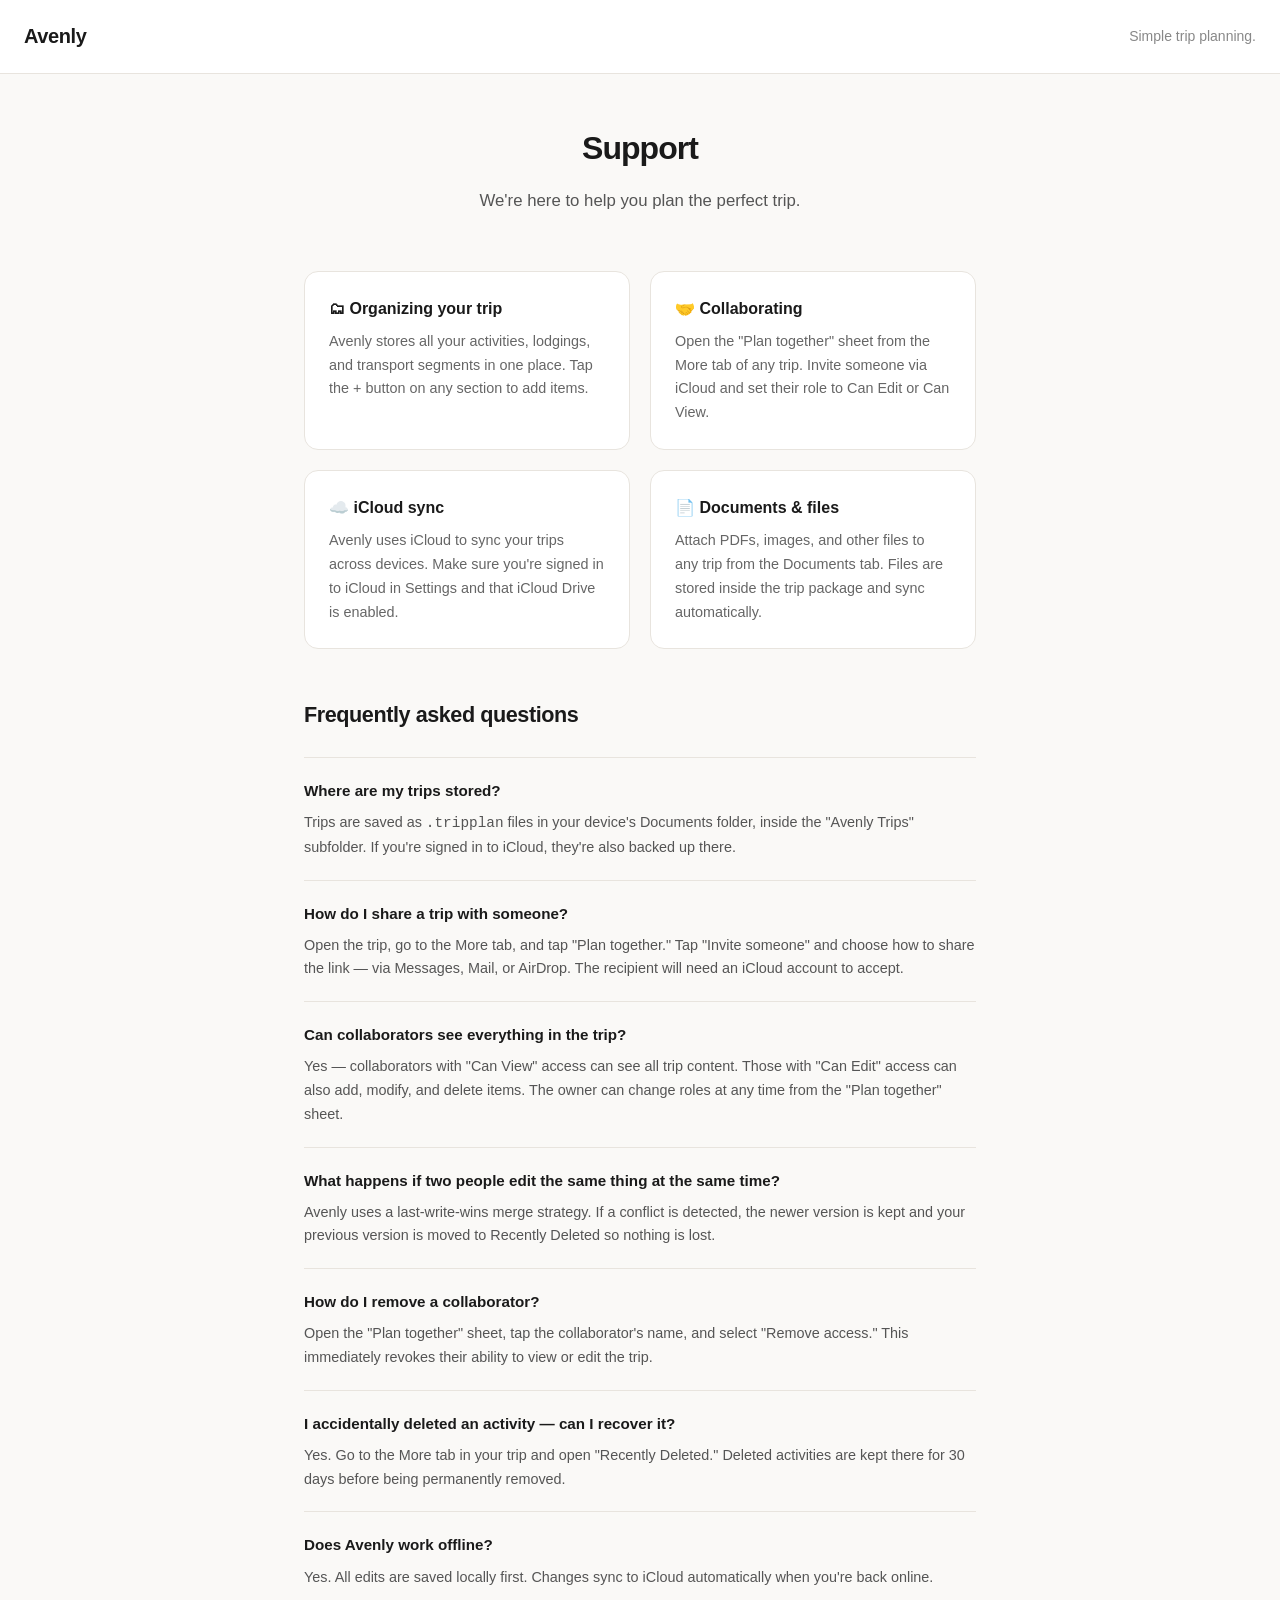
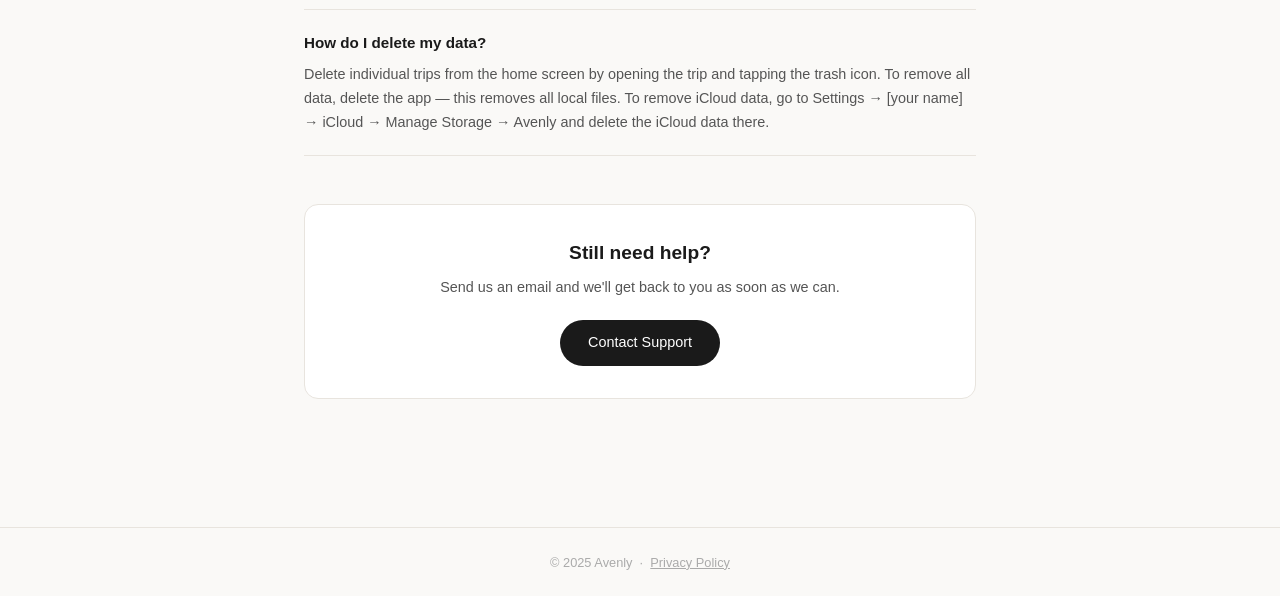
==== index.html @ ab19fff3 "Create index.html" ====
<!DOCTYPE html>
<html lang="en">
<head>
  <meta charset="UTF-8" />
  <meta name="viewport" content="width=device-width, initial-scale=1.0" />
  <title>Avenly – Support</title>
  <style>
    *, *::before, *::after { box-sizing: border-box; margin: 0; padding: 0; }

    body {
      font-family: -apple-system, BlinkMacSystemFont, "Segoe UI", Roboto, sans-serif;
      background: #faf9f7;
      color: #1a1a1a;
      line-height: 1.65;
    }

    header {
      background: #fff;
      border-bottom: 1px solid #e8e4de;
      padding: 20px 24px;
      display: flex;
      align-items: center;
      gap: 12px;
    }

    header h1 {
      font-size: 1.25rem;
      font-weight: 600;
      letter-spacing: -0.02em;
      color: #1a1a1a;
    }

    header .tagline {
      font-size: 0.875rem;
      color: #888;
      margin-left: auto;
    }

    main {
      max-width: 720px;
      margin: 48px auto;
      padding: 0 24px 80px;
    }

    .hero {
      text-align: center;
      margin-bottom: 56px;
    }

    .hero h2 {
      font-size: 2rem;
      font-weight: 600;
      letter-spacing: -0.03em;
      margin-bottom: 12px;
    }

    .hero p {
      color: #555;
      font-size: 1.05rem;
    }

    .cards {
      display: grid;
      grid-template-columns: 1fr 1fr;
      gap: 20px;
      margin-bottom: 48px;
    }

    @media (max-width: 560px) {
      .cards { grid-template-columns: 1fr; }
    }

    .card {
      background: #fff;
      border: 1px solid #e8e4de;
      border-radius: 14px;
      padding: 24px;
    }

    .card h3 {
      font-size: 1rem;
      font-weight: 600;
      margin-bottom: 8px;
    }

    .card p {
      font-size: 0.9rem;
      color: #666;
    }

    .faq { margin-bottom: 48px; }

    .faq h2 {
      font-size: 1.35rem;
      font-weight: 600;
      letter-spacing: -0.02em;
      margin-bottom: 24px;
    }

    .faq-item {
      border-top: 1px solid #e8e4de;
      padding: 20px 0;
    }

    .faq-item:last-child { border-bottom: 1px solid #e8e4de; }

    .faq-item h4 {
      font-size: 0.95rem;
      font-weight: 600;
      margin-bottom: 8px;
    }

    .faq-item p {
      font-size: 0.9rem;
      color: #555;
    }

    .contact {
      background: #fff;
      border: 1px solid #e8e4de;
      border-radius: 14px;
      padding: 32px;
      text-align: center;
    }

    .contact h2 {
      font-size: 1.2rem;
      font-weight: 600;
      margin-bottom: 8px;
    }

    .contact p { color: #555; font-size: 0.9rem; margin-bottom: 20px; }

    .contact a {
      display: inline-block;
      background: #1a1a1a;
      color: #fff;
      text-decoration: none;
      padding: 11px 28px;
      border-radius: 980px;
      font-size: 0.9rem;
      font-weight: 500;
      transition: opacity 0.15s;
    }

    .contact a:hover { opacity: 0.8; }

    footer {
      text-align: center;
      padding: 24px;
      font-size: 0.8rem;
      color: #aaa;
      border-top: 1px solid #e8e4de;
    }

    footer a { color: #aaa; text-decoration: underline; }
  </style>
</head>
<body>

<header>
  <h1>Avenly</h1>
  <span class="tagline">Simple trip planning.</span>
</header>

<main>
  <div class="hero">
    <h2>Support</h2>
    <p>We're here to help you plan the perfect trip.</p>
  </div>

  <div class="cards">
    <div class="card">
      <h3>🗂 Organizing your trip</h3>
      <p>Avenly stores all your activities, lodgings, and transport segments in one place. Tap the + button on any section to add items.</p>
    </div>
    <div class="card">
      <h3>🤝 Collaborating</h3>
      <p>Open the "Plan together" sheet from the More tab of any trip. Invite someone via iCloud and set their role to Can Edit or Can View.</p>
    </div>
    <div class="card">
      <h3>☁️ iCloud sync</h3>
      <p>Avenly uses iCloud to sync your trips across devices. Make sure you're signed in to iCloud in Settings and that iCloud Drive is enabled.</p>
    </div>
    <div class="card">
      <h3>📄 Documents & files</h3>
      <p>Attach PDFs, images, and other files to any trip from the Documents tab. Files are stored inside the trip package and sync automatically.</p>
    </div>
  </div>

  <div class="faq">
    <h2>Frequently asked questions</h2>

    <div class="faq-item">
      <h4>Where are my trips stored?</h4>
      <p>Trips are saved as <code>.tripplan</code> files in your device's Documents folder, inside the "Avenly Trips" subfolder. If you're signed in to iCloud, they're also backed up there.</p>
    </div>

    <div class="faq-item">
      <h4>How do I share a trip with someone?</h4>
      <p>Open the trip, go to the More tab, and tap "Plan together." Tap "Invite someone" and choose how to share the link — via Messages, Mail, or AirDrop. The recipient will need an iCloud account to accept.</p>
    </div>

    <div class="faq-item">
      <h4>Can collaborators see everything in the trip?</h4>
      <p>Yes — collaborators with "Can View" access can see all trip content. Those with "Can Edit" access can also add, modify, and delete items. The owner can change roles at any time from the "Plan together" sheet.</p>
    </div>

    <div class="faq-item">
      <h4>What happens if two people edit the same thing at the same time?</h4>
      <p>Avenly uses a last-write-wins merge strategy. If a conflict is detected, the newer version is kept and your previous version is moved to Recently Deleted so nothing is lost.</p>
    </div>

    <div class="faq-item">
      <h4>How do I remove a collaborator?</h4>
      <p>Open the "Plan together" sheet, tap the collaborator's name, and select "Remove access." This immediately revokes their ability to view or edit the trip.</p>
    </div>

    <div class="faq-item">
      <h4>I accidentally deleted an activity — can I recover it?</h4>
      <p>Yes. Go to the More tab in your trip and open "Recently Deleted." Deleted activities are kept there for 30 days before being permanently removed.</p>
    </div>

    <div class="faq-item">
      <h4>Does Avenly work offline?</h4>
      <p>Yes. All edits are saved locally first. Changes sync to iCloud automatically when you're back online.</p>
    </div>

    <div class="faq-item">
      <h4>How do I delete my data?</h4>
      <p>Delete individual trips from the home screen by opening the trip and tapping the trash icon. To remove all data, delete the app — this removes all local files. To remove iCloud data, go to Settings → [your name] → iCloud → Manage Storage → Avenly and delete the iCloud data there.</p>
    </div>
  </div>

  <div class="contact">
    <h2>Still need help?</h2>
    <p>Send us an email and we'll get back to you as soon as we can.</p>
    <a href="mailto:avenly.app@gmail.com">Contact Support</a>
  </div>
</main>

<footer>
  <p>© 2025 Avenly &nbsp;·&nbsp; <a href="privacy.html">Privacy Policy</a></p>
</footer>

</body>
</html>
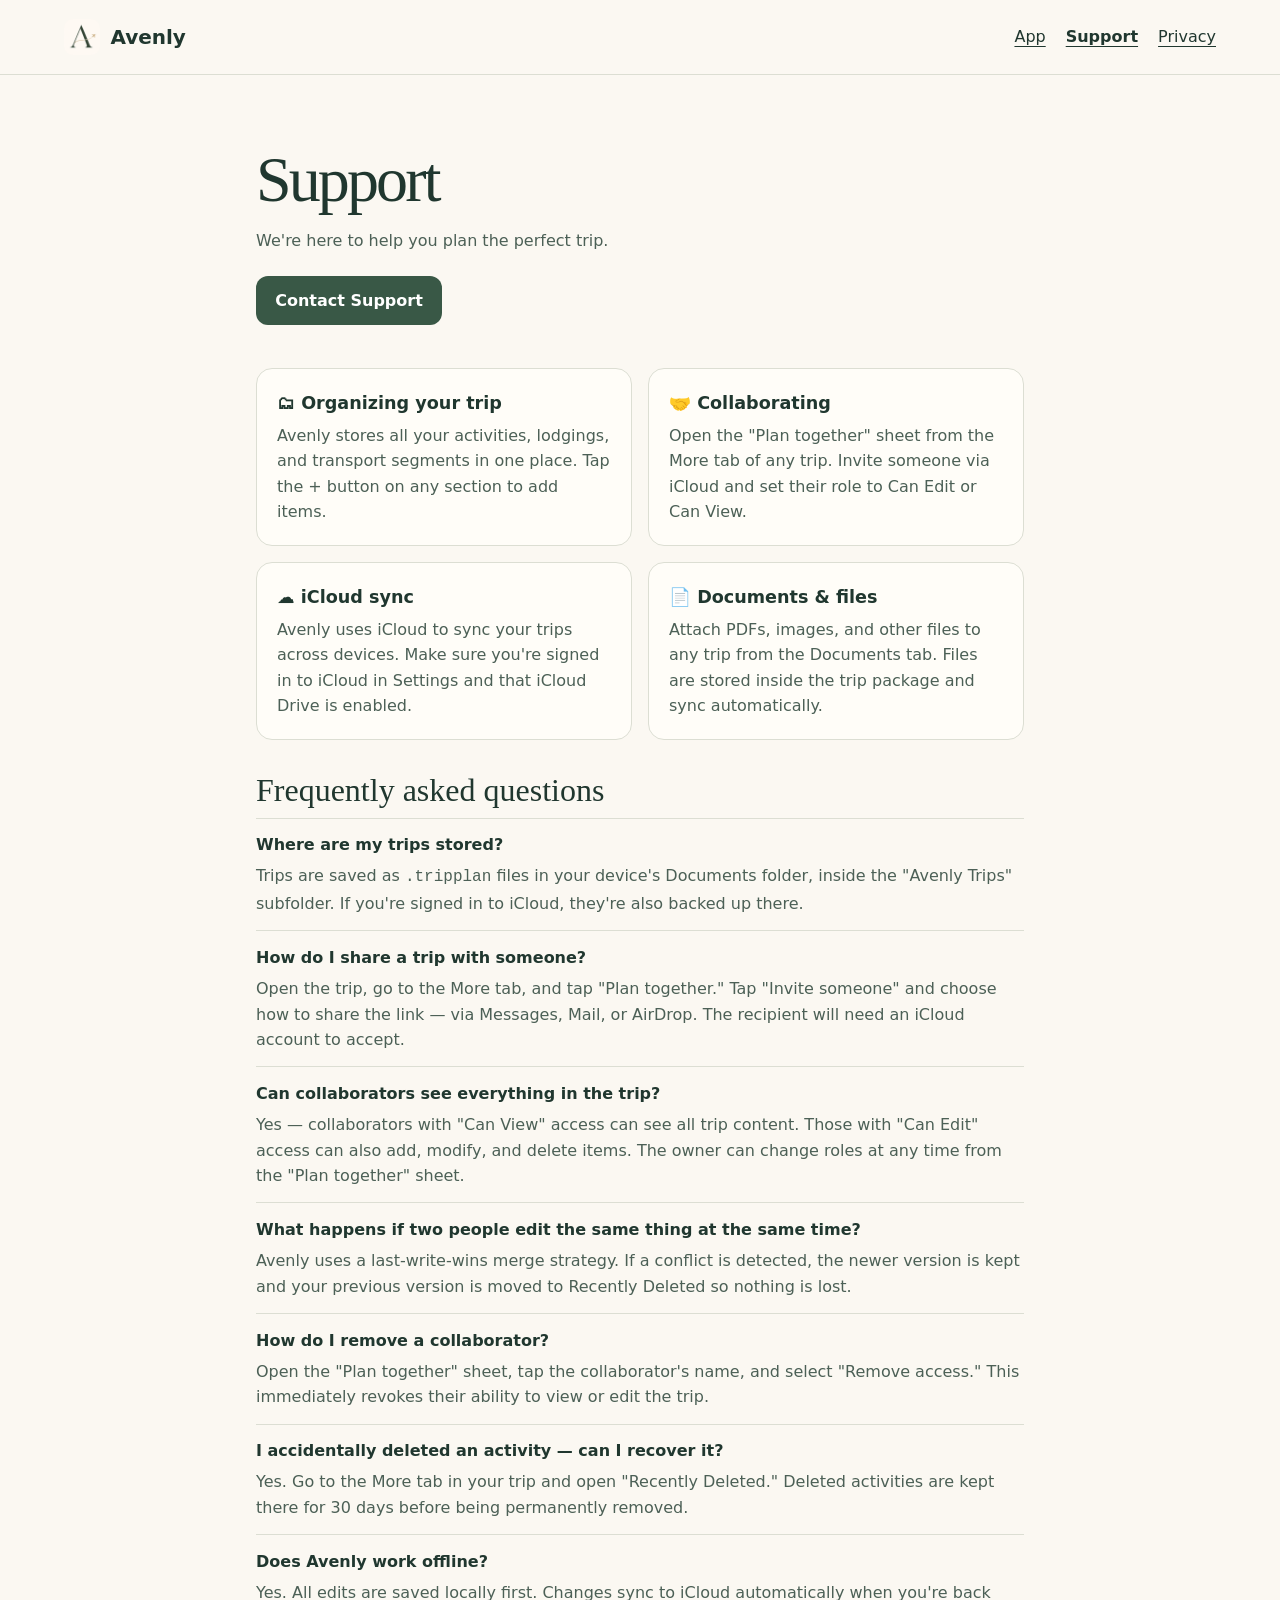
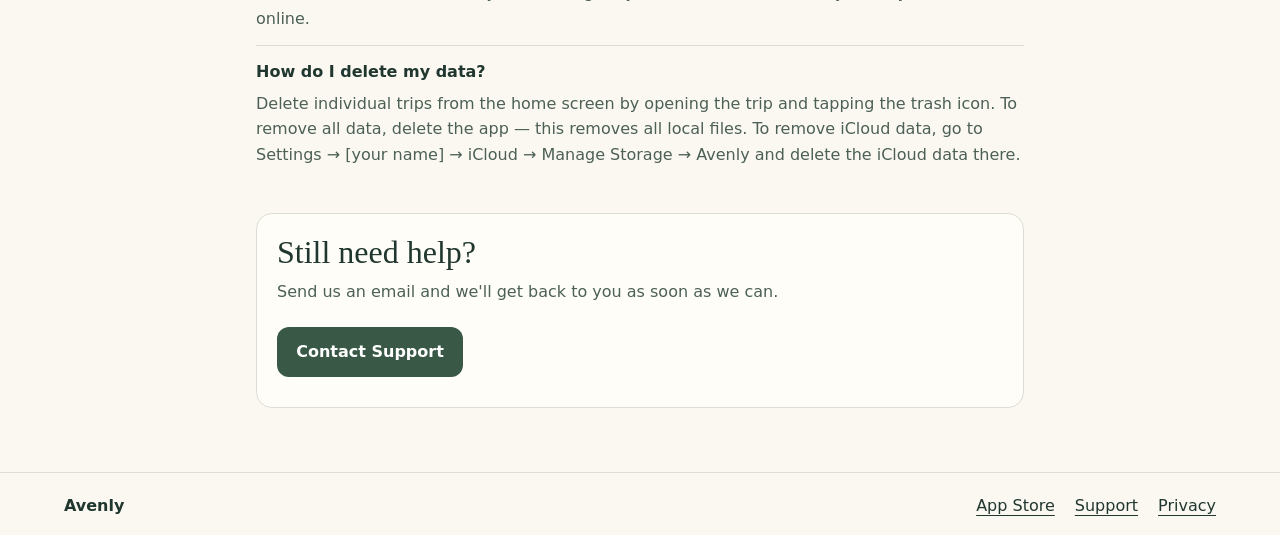
==== commit 0493cffb: "Unify Avenly support and privacy styling" ====
--- a/index.html
+++ b/index.html
@@ -4,169 +4,17 @@
   <meta charset="UTF-8" />
   <meta name="viewport" content="width=device-width, initial-scale=1.0" />
   <title>Avenly – Support</title>
-  <style>
-    *, *::before, *::after { box-sizing: border-box; margin: 0; padding: 0; }
-
-    body {
-      font-family: -apple-system, BlinkMacSystemFont, "Segoe UI", Roboto, sans-serif;
-      background: #faf9f7;
-      color: #1a1a1a;
-      line-height: 1.65;
-    }
-
-    header {
-      background: #fff;
-      border-bottom: 1px solid #e8e4de;
-      padding: 20px 24px;
-      display: flex;
-      align-items: center;
-      gap: 12px;
-    }
-
-    header h1 {
-      font-size: 1.25rem;
-      font-weight: 600;
-      letter-spacing: -0.02em;
-      color: #1a1a1a;
-    }
-
-    header .tagline {
-      font-size: 0.875rem;
-      color: #888;
-      margin-left: auto;
-    }
-
-    main {
-      max-width: 720px;
-      margin: 48px auto;
-      padding: 0 24px 80px;
-    }
-
-    .hero {
-      text-align: center;
-      margin-bottom: 56px;
-    }
-
-    .hero h2 {
-      font-size: 2rem;
-      font-weight: 600;
-      letter-spacing: -0.03em;
-      margin-bottom: 12px;
-    }
-
-    .hero p {
-      color: #555;
-      font-size: 1.05rem;
-    }
-
-    .cards {
-      display: grid;
-      grid-template-columns: 1fr 1fr;
-      gap: 20px;
-      margin-bottom: 48px;
-    }
-
-    @media (max-width: 560px) {
-      .cards { grid-template-columns: 1fr; }
-    }
-
-    .card {
-      background: #fff;
-      border: 1px solid #e8e4de;
-      border-radius: 14px;
-      padding: 24px;
-    }
-
-    .card h3 {
-      font-size: 1rem;
-      font-weight: 600;
-      margin-bottom: 8px;
-    }
-
-    .card p {
-      font-size: 0.9rem;
-      color: #666;
-    }
-
-    .faq { margin-bottom: 48px; }
-
-    .faq h2 {
-      font-size: 1.35rem;
-      font-weight: 600;
-      letter-spacing: -0.02em;
-      margin-bottom: 24px;
-    }
-
-    .faq-item {
-      border-top: 1px solid #e8e4de;
-      padding: 20px 0;
-    }
-
-    .faq-item:last-child { border-bottom: 1px solid #e8e4de; }
-
-    .faq-item h4 {
-      font-size: 0.95rem;
-      font-weight: 600;
-      margin-bottom: 8px;
-    }
-
-    .faq-item p {
-      font-size: 0.9rem;
-      color: #555;
-    }
-
-    .contact {
-      background: #fff;
-      border: 1px solid #e8e4de;
-      border-radius: 14px;
-      padding: 32px;
-      text-align: center;
-    }
-
-    .contact h2 {
-      font-size: 1.2rem;
-      font-weight: 600;
-      margin-bottom: 8px;
-    }
-
-    .contact p { color: #555; font-size: 0.9rem; margin-bottom: 20px; }
-
-    .contact a {
-      display: inline-block;
-      background: #1a1a1a;
-      color: #fff;
-      text-decoration: none;
-      padding: 11px 28px;
-      border-radius: 980px;
-      font-size: 0.9rem;
-      font-weight: 500;
-      transition: opacity 0.15s;
-    }
-
-    .contact a:hover { opacity: 0.8; }
-
-    footer {
-      text-align: center;
-      padding: 24px;
-      font-size: 0.8rem;
-      color: #aaa;
-      border-top: 1px solid #e8e4de;
-    }
-
-    footer a { color: #aaa; text-decoration: underline; }
-  </style>
+  <link rel="stylesheet" href="site.css">
 </head>
 <body>
 
-<header>
-  <h1>Avenly</h1>
-  <span class="tagline">Simple trip planning.</span>
-</header>
+<header><div class="wrap"><a class="brand" href="app/index.html"><img src="icon.png" width="36" height="36" alt="">Avenly</a><nav aria-label="Main"><a href="app/index.html">App</a><a href="index.html" aria-current="page">Support</a><a href="privacy.html">Privacy</a></nav></div></header>
 
-<main>
+<main class="wrap document">
   <div class="hero">
-    <h2>Support</h2>
+    <h1>Support</h1>
     <p>We're here to help you plan the perfect trip.</p>
+    <a class="button" href="mailto:avenly.app@gmail.com">Contact Support</a>
   </div>
 
   <div class="cards">
@@ -192,42 +40,42 @@
     <h2>Frequently asked questions</h2>
 
     <div class="faq-item">
-      <h4>Where are my trips stored?</h4>
+      <h3>Where are my trips stored?</h3>
       <p>Trips are saved as <code>.tripplan</code> files in your device's Documents folder, inside the "Avenly Trips" subfolder. If you're signed in to iCloud, they're also backed up there.</p>
     </div>
 
     <div class="faq-item">
-      <h4>How do I share a trip with someone?</h4>
+      <h3>How do I share a trip with someone?</h3>
       <p>Open the trip, go to the More tab, and tap "Plan together." Tap "Invite someone" and choose how to share the link — via Messages, Mail, or AirDrop. The recipient will need an iCloud account to accept.</p>
     </div>
 
     <div class="faq-item">
-      <h4>Can collaborators see everything in the trip?</h4>
+      <h3>Can collaborators see everything in the trip?</h3>
       <p>Yes — collaborators with "Can View" access can see all trip content. Those with "Can Edit" access can also add, modify, and delete items. The owner can change roles at any time from the "Plan together" sheet.</p>
     </div>
 
     <div class="faq-item">
-      <h4>What happens if two people edit the same thing at the same time?</h4>
+      <h3>What happens if two people edit the same thing at the same time?</h3>
       <p>Avenly uses a last-write-wins merge strategy. If a conflict is detected, the newer version is kept and your previous version is moved to Recently Deleted so nothing is lost.</p>
     </div>
 
     <div class="faq-item">
-      <h4>How do I remove a collaborator?</h4>
+      <h3>How do I remove a collaborator?</h3>
       <p>Open the "Plan together" sheet, tap the collaborator's name, and select "Remove access." This immediately revokes their ability to view or edit the trip.</p>
     </div>
 
     <div class="faq-item">
-      <h4>I accidentally deleted an activity — can I recover it?</h4>
+      <h3>I accidentally deleted an activity — can I recover it?</h3>
       <p>Yes. Go to the More tab in your trip and open "Recently Deleted." Deleted activities are kept there for 30 days before being permanently removed.</p>
     </div>
 
     <div class="faq-item">
-      <h4>Does Avenly work offline?</h4>
+      <h3>Does Avenly work offline?</h3>
       <p>Yes. All edits are saved locally first. Changes sync to iCloud automatically when you're back online.</p>
     </div>
 
     <div class="faq-item">
-      <h4>How do I delete my data?</h4>
+      <h3>How do I delete my data?</h3>
       <p>Delete individual trips from the home screen by opening the trip and tapping the trash icon. To remove all data, delete the app — this removes all local files. To remove iCloud data, go to Settings → [your name] → iCloud → Manage Storage → Avenly and delete the iCloud data there.</p>
     </div>
   </div>
@@ -235,13 +83,11 @@
   <div class="contact">
     <h2>Still need help?</h2>
     <p>Send us an email and we'll get back to you as soon as we can.</p>
-    <a href="mailto:avenly.app@gmail.com">Contact Support</a>
+    <a class="button" href="mailto:avenly.app@gmail.com">Contact Support</a>
   </div>
 </main>
 
-<footer>
-  <p>© 2025 Avenly &nbsp;·&nbsp; <a href="privacy.html">Privacy Policy</a></p>
-</footer>
+<footer><div class="wrap"><strong>Avenly</strong><nav aria-label="Footer"><a href="https://apps.apple.com/app/id6768102879">App Store</a><a href="index.html">Support</a><a href="privacy.html">Privacy</a></nav></div></footer>
 
 </body>
 </html>
--- a/site.css
+++ b/site.css
@@ -0,0 +1,48 @@
+:root { color-scheme: light; --paper: #fbf8f2; --ink: #20372f; --soft: #4c6056; --green: #395846; --line: #dcded3; }
+* { box-sizing: border-box; }
+body { margin: 0; background: var(--paper); color: var(--ink); font: 1rem/1.6 system-ui, sans-serif; }
+.wrap { width: min(72rem, calc(100% - 2.5rem)); margin: auto; }
+header .wrap, footer .wrap { display: flex; align-items: center; justify-content: space-between; flex-wrap: wrap; gap: 1rem; padding-block: 1.2rem; }
+header, footer { border-block-end: 1px solid var(--line); }
+.brand { display: flex; align-items: center; gap: .65rem; font-weight: 700; font-size: 1.25rem; }
+.brand img { border-radius: .55rem; }
+nav { display: flex; gap: 1.25rem; flex-wrap: wrap; }
+a { color: inherit; text-underline-offset: .22em; }
+a:focus-visible { outline: 3px solid #89633c; outline-offset: 4px; }
+.hero { display: grid; grid-template-columns: 4fr 6fr; align-items: center; gap: clamp(1.5rem, 4vw, 3rem); padding-block: clamp(2.5rem, 7vw, 6rem); }
+h1, h2, h3, p, figure { margin: 0; }
+h1, h2 { font-family: Georgia, serif; font-weight: 500; }
+h1 { font-size: clamp(2.65rem, 5vw, 4.55rem); line-height: 1.02; letter-spacing: -.045em; margin-block: .45rem 1rem; }
+h2 { font-size: clamp(2rem, 4vw, 3rem); line-height: 1.15; }
+p, figcaption { color: var(--soft); }
+.lead { font-size: 1.13rem; }
+.button { display: inline-block; padding: .75rem 1.2rem; margin-block: 1.4rem .65rem; border-radius: .75rem; background: var(--green); color: white; font-weight: 650; text-decoration: none; }
+.button:hover { background: var(--ink); }
+.offer, figcaption { font-size: .92rem; }
+figure img { display: block; width: 100%; height: auto; border-radius: 1.1rem; border: 1px solid var(--line); box-shadow: 0 14px 35px #20372f14; }
+figcaption { margin-top: .65rem; }
+.features { border-top: 1px solid var(--line); padding-block: 2.5rem 4rem; }
+.grid { display: grid; grid-template-columns: repeat(2, minmax(0, 1fr)); gap: 1rem; margin-top: 1.35rem; }
+article { padding: 1.25rem; border: 1px solid var(--line); border-radius: 1rem; background: #fffdf8; }
+h3 { font-size: 1.1rem; margin-bottom: .35rem; }
+footer { border-top: 1px solid var(--line); border-bottom: 0; }
+@media (max-width: 760px) { .hero { grid-template-columns: 1fr; } }
+@media (max-width: 510px) { .grid { grid-template-columns: 1fr; } }
+
+.brand { text-decoration: none; }
+nav a[aria-current="page"] { font-weight: 700; }
+.document { max-width: 48rem; padding-block: clamp(2rem, 6vw, 4rem); overflow-wrap: anywhere; }
+.document .hero { display: block; padding: 0; margin-bottom: 2rem; }
+.document h1 { font-size: clamp(2.5rem, 6vw, 4rem); }
+.document h2 { font-size: clamp(1.5rem, 4vw, 2rem); margin-bottom: .55rem; }
+.document h3 { margin-bottom: .35rem; }
+.document section, .faq, .cards { margin-bottom: 2rem; }
+.cards { display: grid; grid-template-columns: repeat(2, minmax(0, 1fr)); gap: 1rem; }
+.card, .contact, .contact-block, .intro, .highlight { padding: 1.25rem; border: 1px solid var(--line); border-radius: 1rem; background: #fffdf8; }
+.intro { margin-bottom: 2rem; }
+.highlight { background: #edf1e9; margin-block: .75rem; }
+.faq-item { border-top: 1px solid var(--line); padding-block: .85rem; }
+.faq-item h3 { font-size: 1rem; }
+.document section p + p { margin-top: .5rem; }
+.document ul { padding-left: 1.4rem; }
+@media (max-width: 510px) { .cards { grid-template-columns: 1fr; } }
